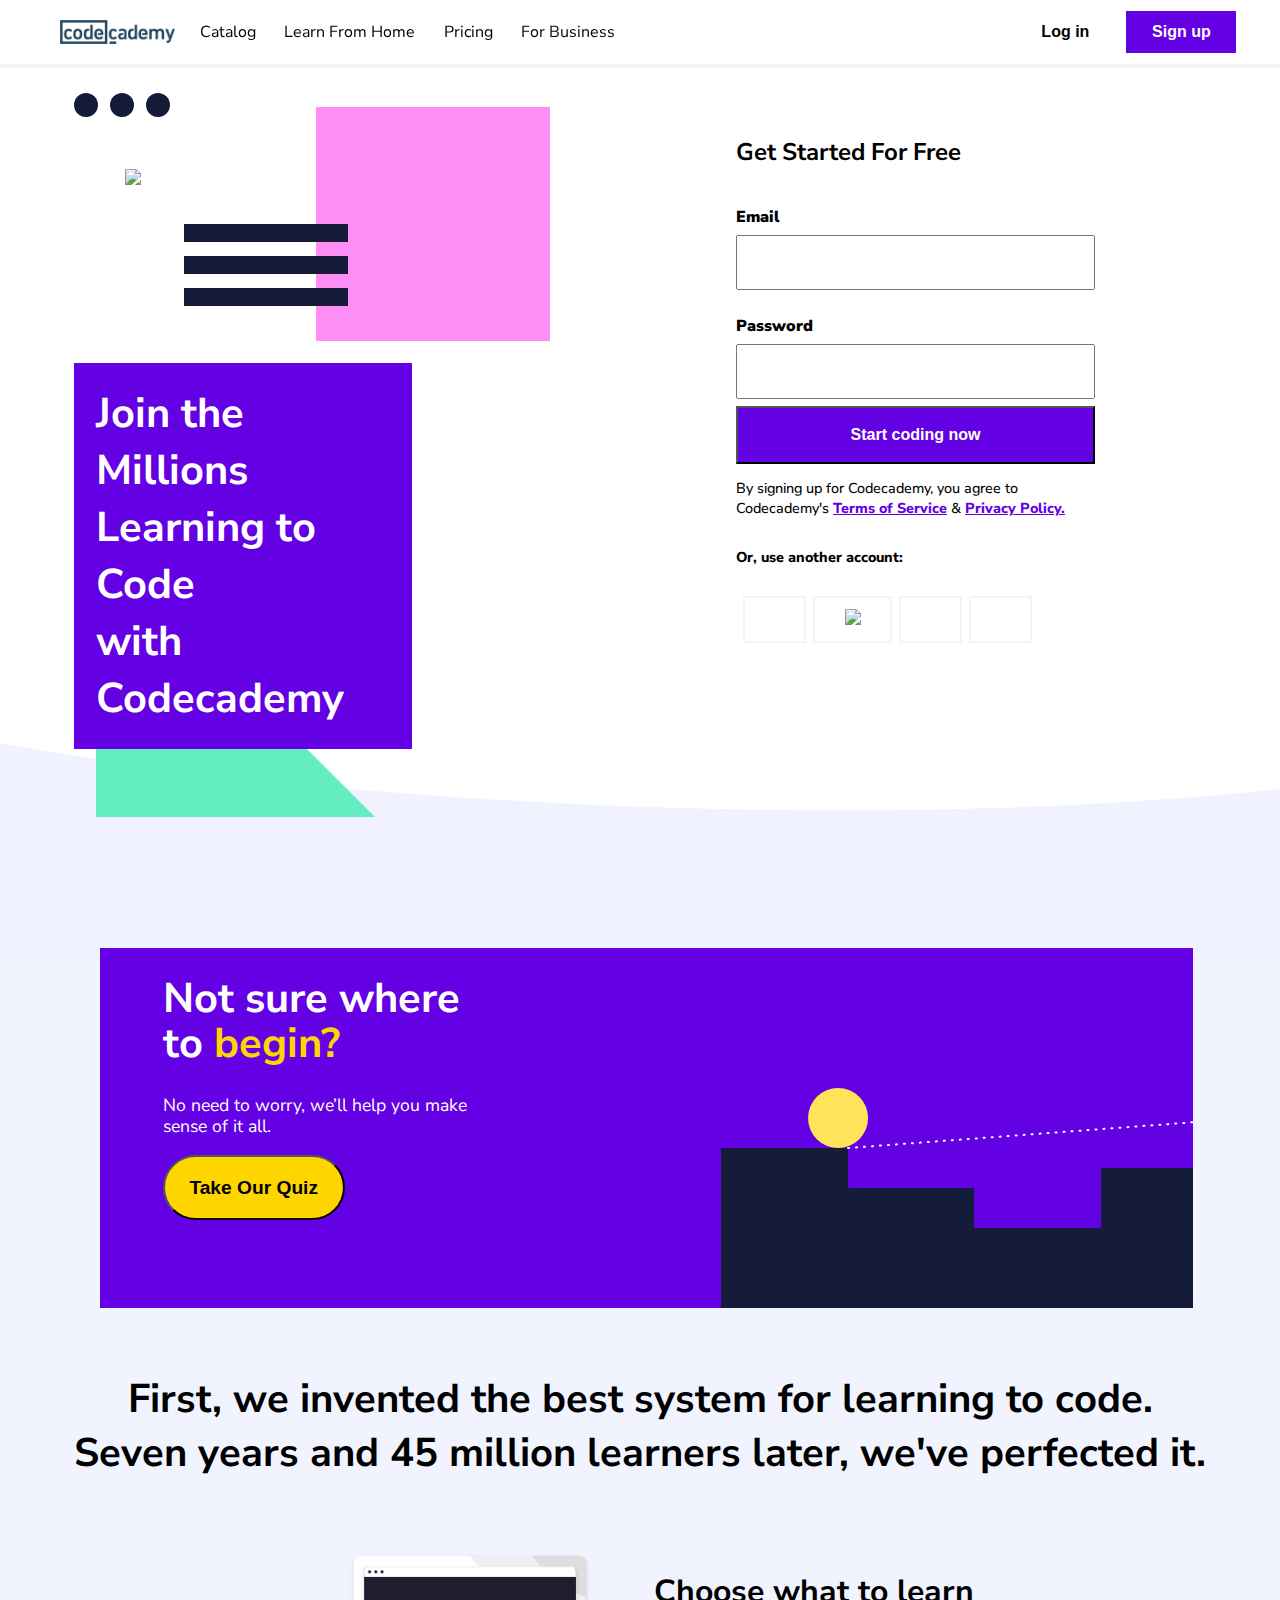
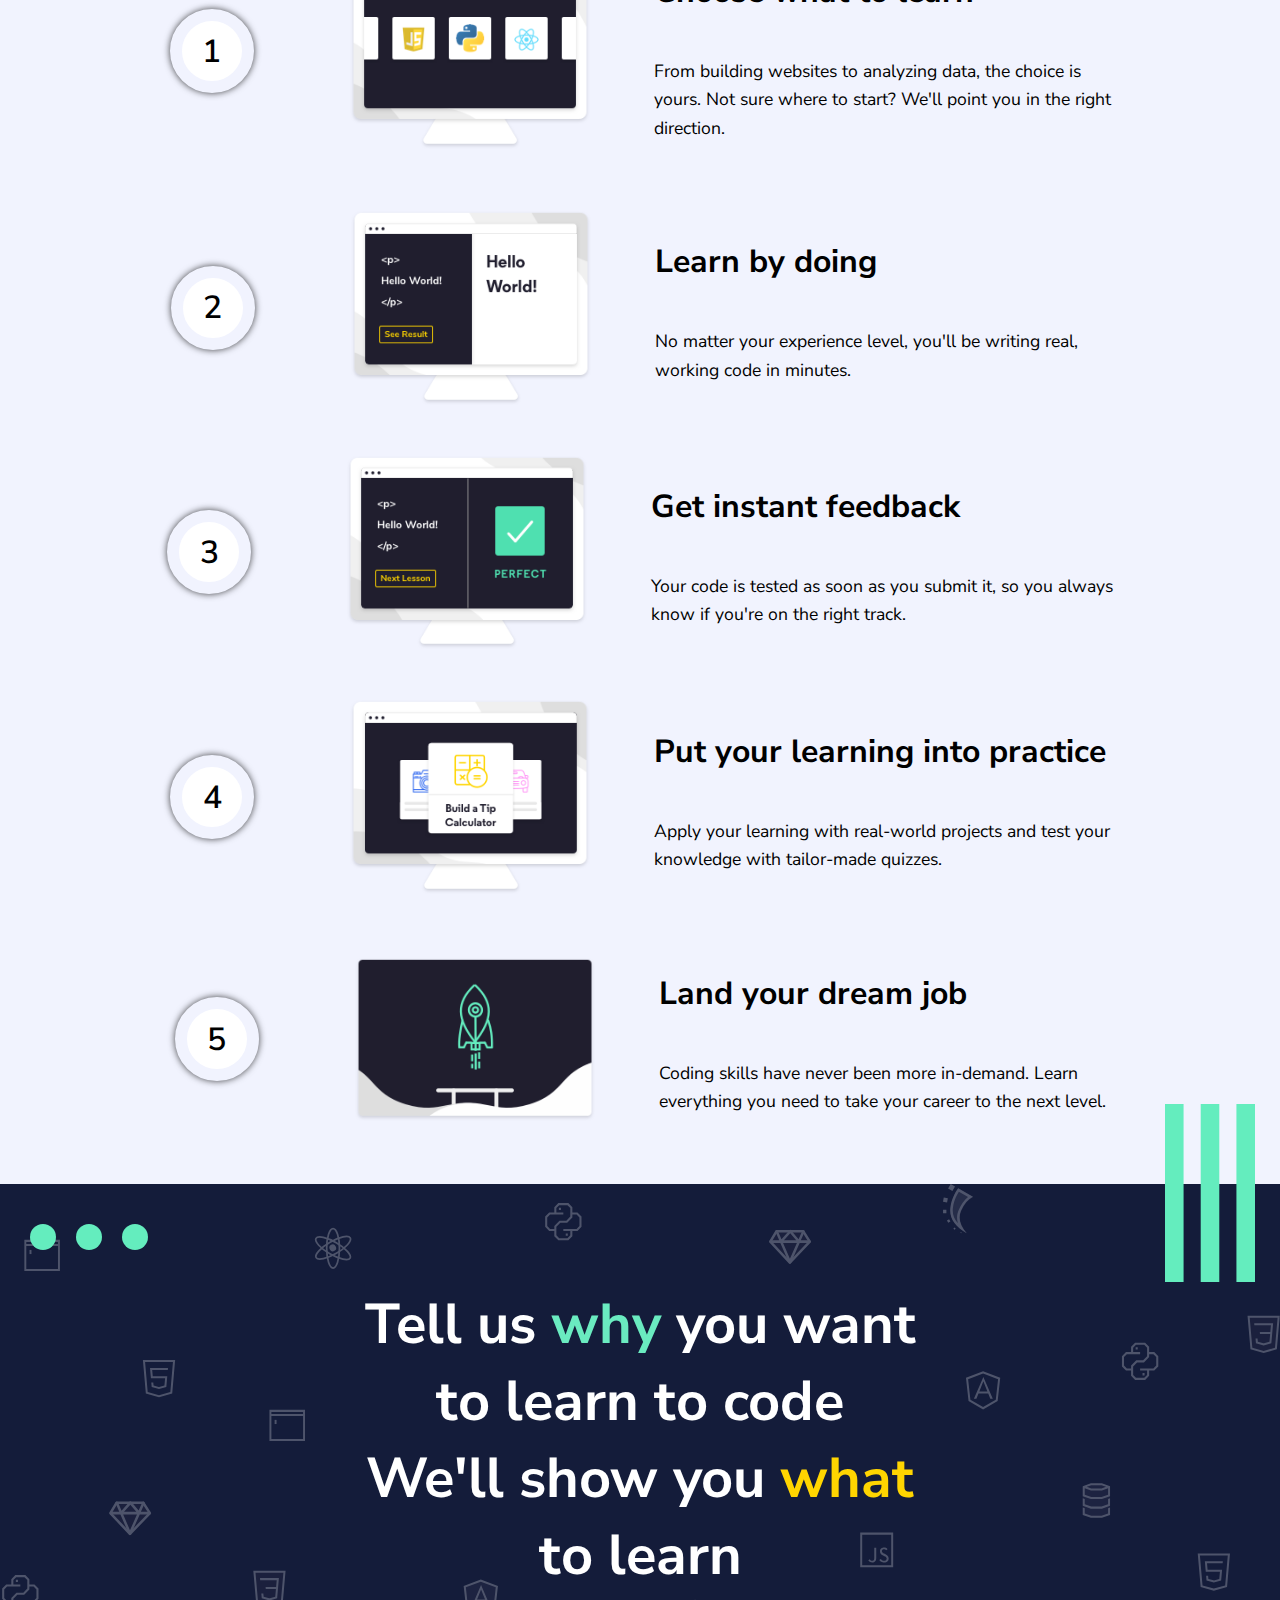
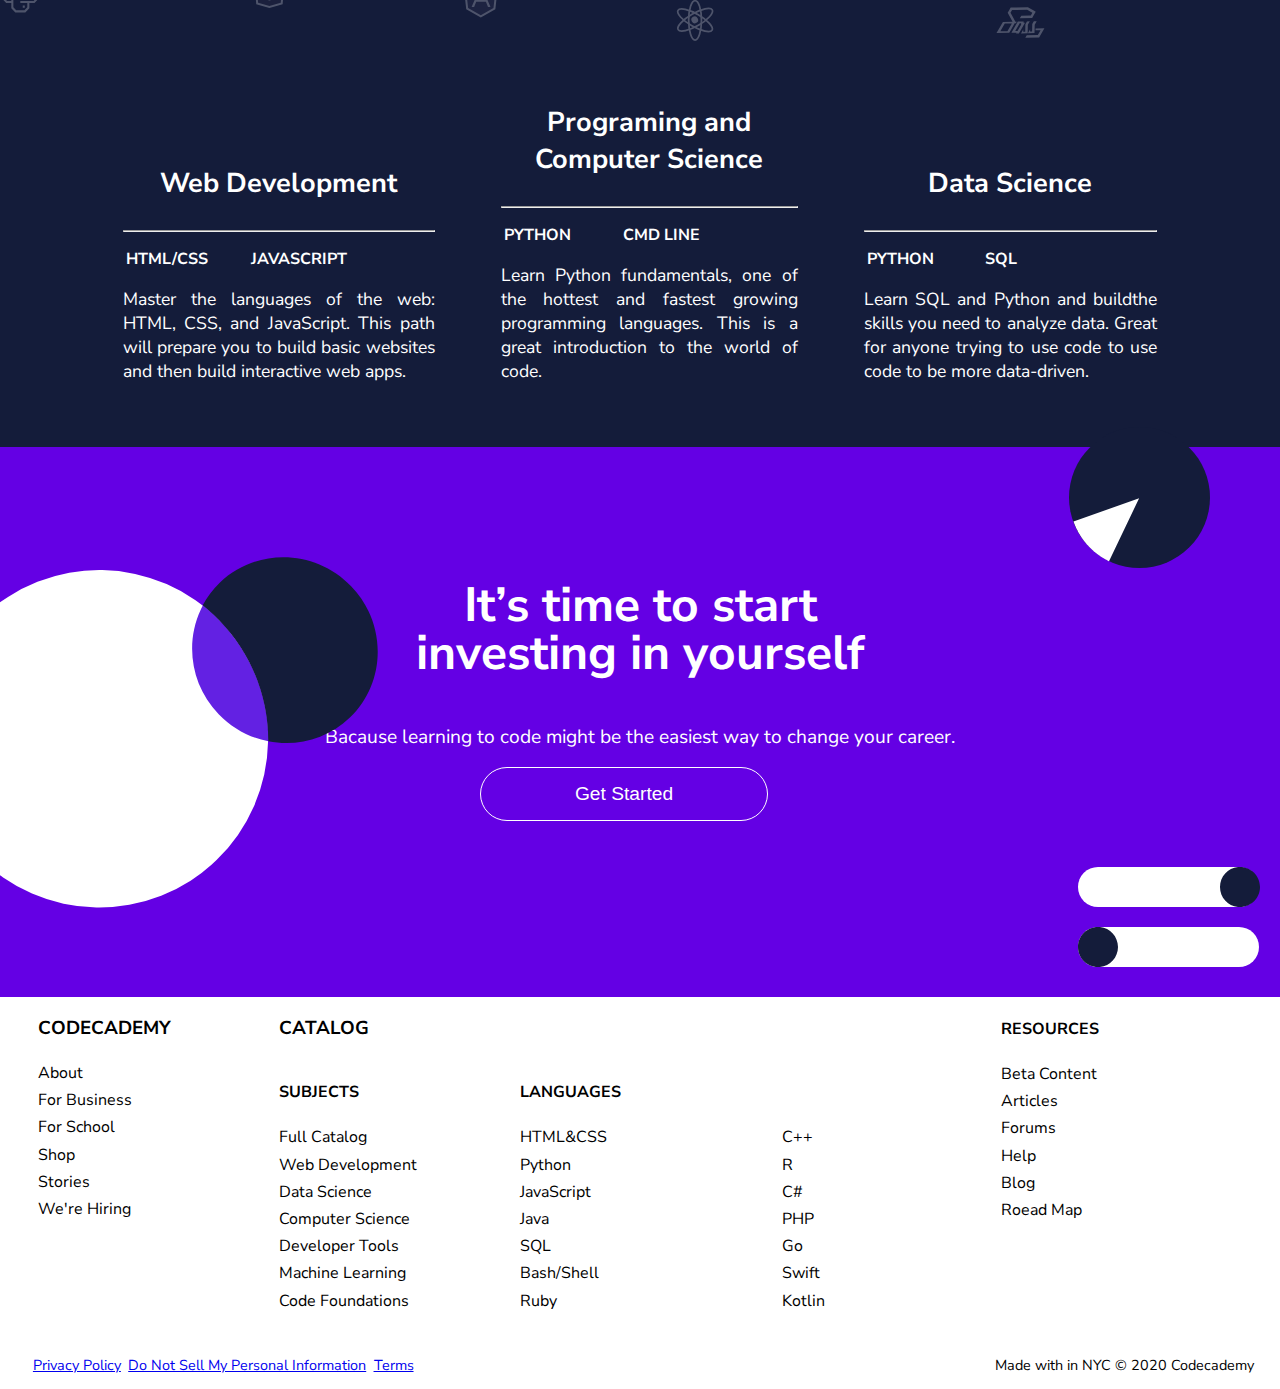
==== Week3/index.html @ f34ad226 "codecademy website is created" ====
<!DOCTYPE html>
<html lang="en">
<head>
    <meta charset="UTF-8">
    <meta name="viewport" content="width=device-width, initial-scale=1.0">
    <title>Document</title>
    <link rel="stylesheet" href="https://cdn.jsdelivr.net/gh/konpa/devicon@master/devicon.min.css">
    <link rel="stylesheet" href="style.css">
    <link href="https://fonts.googleapis.com/css2?family=Nunito+Sans:wght@200;300;800&display=swap" rel="stylesheet">
    <script src="https://use.fontawesome.com/9c4c365b56.js"></script>
</head>
<body>
    <!-- Navigation Bar -->
    <div class="navigation">
        <img src="images/photo3.png">
        <div class="nav-items">
            <div class="nav-left">
                <ul>
                    <li class="btn-active"><a href="#">Catalog</a></li>
                    <li class="btn-active"><a href="#">Learn From Home</a></li>
                    <li class="btn-active"><a href="#">Pricing</a></li>
                    <li class="btn-active"><a href="#">For Business</a></li>
                </ul>
            </div>
            <div class="nav-right">
                <ul>
                    <li> <button id="login">Log in</button> </li>
                    <li> <button id="signup">Sign up</button> </li>
                    <li class="switch-button"><button><i class="fa fa-bars"></i></button></li>
                </ul>
            </div>
        </div>
    </div>
    <!-- Main: Register -->
    <main>
        <section class="register">
            <div class="photos">
                <img class="dots" src="images/photo4.svg">
                <img class="square" src="images/photo5.svg">
                <img class="menu-bar" src="images/photo6.svg">
                <img class="triangle" src="images/photo7.svg">
                <img class="pic" src="https://www.codecademy.com//webpack/6468a0de2ccbc914148505fec167b939.png">
                <h1>Join the Millions<br> Learning to Code<br>with Codecademy</h1>
            </div>
            <div class="contact">
                <div class="form">
                    <h2 class="title">Get Started For Free</h2>
                    <h2 class="title-mobile">Join the Millions Learning to Code With Codecademy</h2>
                    <label for="name">Email</label>
                    <input type="text" id="name">
                    <label for="email">Password</label>
                    <input type="text" id="email">
                    <button>Start coding now</button>
                    <p>By signing up for Codecademy, you agree to Codecademy's <span>Terms of Service</span> & <span>Privacy Policy.</span></p>
                    <p style="font-weight: 800;">Or, use another account:</p>
                    <div class="social-media">
                        <span><i class="devicon-linkedin-plain colored"></i></span>
                        <span><img width="18px" src="https://konpa.github.io/devicon/devicon.git/icons/google/google-original.svg"/></span>
                        <span><i class="devicon-facebook-plain colored"></i></span>
                        <span><i class="devicon-github-plain colored"></i></span>
                    </div>
                </div>
            </div>
        </section>
        <!-- Main: Divider -->
        <img src="images/photo8.svg" class="divider">
        <section class="content">
            <div class="banner">
                <div class="banner-left">
                    <h1>Not sure where<br> to <span style="color: #ffd500;">begin?</span></h1>
                    <p>No need to worry, we’ll help you make<br>sense of it all.</p>
                    <button>Take Our Quiz</button>
                </div>
                <div class="banner-right">
                </div>
            </div>
        </section>
        <!-- Main: Learning Steps -->
        <section class="step-container">
            <h1 class="title">
                First, we invented the best system for learning to code.<br>
                Seven years and 45 million learners later, we've perfected it.
            </h1>
            <div class="step-item">
                <span>1</span>
                <img src="images/step1.png" alt="">
                <div class="step-content">
                    <h2>Choose what to learn</h2>
                    <p>From building websites to analyzing data, the choice is<br>yours. Not sure where to start? We'll point you in the right<br>direction.</p>
                </div>
            </div>
            <div class="step-item step2">
                <span>2</span>
                <img src="images/step2.png">
                <div class="step-content">
                    <h2>Learn by doing</h2>
                    <p>No matter your experience level, you'll be writing real,<br> working code in minutes.</p>
                </div>
            </div>
            <div class="step-item">
                <span>3</span>
                <img src="images/step3.png" alt="">
                <div class="step-content">
                    <h2>Get instant feedback</h2>
                    <p>Your code is tested as soon as you submit it, so you always<br> know if you're on the right track.</p>
                </div>
            </div>
            <div class="step-item">
                <span>4</span>
                <img src="images/step4.png" alt="">
                <div class="step-content">
                    <h2>Put your learning into practice</h2>
                    <p>Apply your learning with real-world projects and test your<br>knowledge with tailor-made quizzes.</p>
                </div>
            </div>
            <div class="step-item">
                <span>5</span>
                <img src="images/step5.png" alt="">
                <div class="step-content">
                    <h2>Land your dream job</h2>
                    <p>Coding skills have never been more in-demand. Learn<br> everything you need to take your career to the next level.</p>
                </div>
            </div>
        </section>
        <!-- Main: Curriculum -->
        <section class="curriculum">
            <div class="curriculum-background">
              <img src="images/background.svg" alt="">
            </div>
            <div class="curriculum-content">
                <img src="images/photo10.svg" alt="" class="curriculum-left">
                <img src="images/photo11.svg" alt="" class="curriculum-right">
                <h1>Tell us <span style="color: #6aebc0;">why</span> you want<br> to learn to code<br> We'll show you <span style="color: #ffd500;">what</span><br> to learn</h1>
            </div>
            <div class="curriculum-row">
                <div class="row-item">
                    <h3>Web Development</h3>
                    <hr>
                    <ul>
                        <li><i class="fa fa-circle" style="color: #ffd500;" aria-hidden="true"></i>HTML/CSS</li>
                        <li><i class="fa fa-circle" style="color: #ffd500;" aria-hidden="true"></i>JAVASCRIPT</li>
                    </ul>
                    <p>Master the languages of the web: HTML, CSS, and JavaScript. This path will prepare you to build basic websites and then build interactive web apps.</p>
                </div>
                <div class="row-item">
                    <h3>Programing and Computer Science</h3>
                    <hr>
                    <ul>
                        <li><i class="fa fa-circle" style="color: #6aebc0;" aria-hidden="true"></i>PYTHON</li>
                        <li><i class="fa fa-circle" style="color: #6aebc0;" aria-hidden="true"></i>CMD LINE</li>
                    </ul>
                    <p>Learn Python fundamentals, one of the hottest and fastest growing programming languages. This is a great introduction to the world of code.</p>
                </div>
                <div class="row-item">
                    <h3>Data Science</h3>
                    <hr>
                    <ul>
                        <li><i class="fa fa-circle" style="color: #6400e4;" aria-hidden="true"></i>PYTHON</li>
                        <li><i class="fa fa-circle" style="color: #6400e4;" aria-hidden="true"></i>SQL</li>
                    </ul>
                    <p>Learn SQL and Python and buildthe skills you need to analyze data. Great for anyone trying to use code to use code to be more data-driven.</p>
                </div>
            </div>
        </section>
        <!-- Main: Start Investing -->
        <section class="start-banner">
            <img src="images/photo12.svg" alt="" class="start-image1">
            <img src="images/photo13.svg" alt="" class="start-image2">
            <img src="images/photo14.svg" alt="" class="start-image3">
            <div class="start-content">
                <h1>It’s time to start<br>
                    investing in yourself</h1>
                <p>Bacause learning to code might be the easiest way to change your career.</p>
                <button>Get Started</button>
            </div>
        </section>
        <!-- Main: Site Map -->
        <section class="site-map">
            <div class="codecademy">
                <h3>CODECADEMY</h3>
                <ul>
                    <li><a href="#">About</a></li>
                    <li><a href="#">For Business</a></li>
                    <li><a href="#">For School</a></li>
                    <li><a href="#">Shop</a></li>
                    <li><a href="#">Stories</a></li>
                    <li><a href="#">We're Hiring</a></li>
                </ul>
                <span><i class="fa fa-twitter" aria-hidden="true"></i></span>
                <span><i class="fa fa-facebook" aria-hidden="true"></i></span>
                <span><i class="fa fa-instagram" aria-hidden="true"></i></span>
                <span><i class="fa fa-youtube" aria-hidden="true"></i></span>
            </div>
            <div class="catalog">
                <h3>CATALOG</h3>
                <div class="catalog-items">
                    <div class="subject">
                        <h4>SUBJECTS</h4>
                        <ul>
                            <li><a href="#">Full Catalog</a></li>
                            <li><a href="#">Web Development</a></li>
                            <li><a href="#">Data Science</a></li>
                            <li><a href="#">Computer Science</a></li>
                            <li><a href="#">Developer Tools</a></li>
                            <li><a href="#">Machine Learning</a></li>
                            <li><a href="#">Code Foundations</a></li>
                        </ul>
                    </div>
                    <div class="language">
                        <h4>LANGUAGES</h4>
                        <ul>
                            <li><a href="#">HTML&CSS</a></li>
                            <li><a href="#">Python</a></li>
                            <li><a href="#">JavaScript</a></li>
                            <li><a href="#">Java</a></li>
                            <li><a href="#">SQL</a></li>
                            <li><a href="#">Bash/Shell</a></li>
                            <li><a href="#">Ruby</a></li>
                            <li><a href="#">C++</a></li>
                            <li><a href="#">R</a></li>
                            <li><a href="#">C#</a></li>
                            <li><a href="#">PHP</a></li>
                            <li><a href="#">Go</a></li>
                            <li><a href="#">Swift</a></li>
                            <li><a href="#">Kotlin</a></li>
                        </ul>
                    </div>
                </div>
            </div>
            <div class="resources">
                <h4>RESOURCES</h4>
                <ul>
                    <li><a href="#">Beta Content</a></li>
                    <li><a href="#">Articles</a></li>
                    <li><a href="#">Forums</a></li>
                    <li><a href="#">Help</a></li>
                    <li><a href="#">Blog</a></li>
                    <li><a href="#">Roead Map</a></li>
                </ul>
            </div>
        </section>
        <!-- Footer -->
       <footer>
           <div class="footer-content">
            <div class="footer-left">
                <ul>
                    <li><a href="#"> Privacy Policy</a></li>
                    
                    <li><a href="#"> Do Not Sell My Personal Information</a></li>

                    <li><a href="#"> Terms</a></li>
                </ul>
            </div>
            <div class="footer-right">
                <p>Made with <span><i class="fa fa-heart" aria-hidden="true" style="color:rgb(219, 16, 16)"></i></span> in NYC © 2020 Codecademy</p>
            </div>
           </div>
       </footer>
    </main>         
</body>
</html>
---- Week3/style.css ----
body {
  font-family: "Nunito Sans", sans-serif;
  margin: 0;
  padding: 0;
  min-width: 370px;
}

ul li {
  list-style-type: none;
}

/* Navigation Bar */
.navigation {
  display: flex;
  width: 100%;
  box-sizing: border-box;
  box-shadow: 0px 4px rgba(247, 241, 241, 0.925);
  align-items: center;
  height: 4rem;
  position: fixed;
  z-index: 10;
  background-color: white;
}

.navigation img {
  width: 9%;
  margin-left: 4%;
  padding: 0.5%;
  border: 2px solid transparent;
}

.navigation img:hover {
  cursor: pointer;
}

.nav-items {
  width: 88%;
  display: flex;
  flex-direction: row;
  box-sizing: border-box;
  align-items: center;
}

.nav-left {
  flex: 3;
  padding: 0.2%;
  box-sizing: border-box;
}

.nav-right {
  flex: 1;
  box-sizing: border-box;
}

.nav-left ul {
  display: flex;
  flex-direction: row;
  justify-content: flex-start;
  align-items: center;
}

.nav-right ul {
  display: flex;
  flex-direction: row;
  margin-right: 15%;
}

.nav-items li {
  font-size: 1rem;
  border-radius: 2px;
  margin: 0.5%;
  padding: 1%;
  overflow: hidden;
  white-space: nowrap;
}

.nav-items li a {
  text-decoration: none;
  color: black;
}

.switch-button {
  display: none;
}

.switch-button button {
  text-align: center;
  font-size: 2rem;
  background-color: transparent;
  border: none;
}

#signup {
  background-color: #6400e4;
  color: white;
  padding: 10px 20px;
  font-size: 1rem;
  font-weight: 700;
  border: 2px solid transparent;
  box-sizing: border-box;
  width: 110px;
}

#login {
  background-color: white;
  color: black;
  padding: 10px 20px;
  font-size: 1rem;
  font-weight: 700;
  border: 2px solid transparent;
  box-sizing: border-box;
  width: 110px;
}

.btn-active {
  border: 2px solid transparent;
}

button:hover {
  cursor: pointer;
}

#login:active {
  border: 2px solid black;
}

#signup:active {
  border: 2px solid white;
}

.btn-active:active {
  border: 2px solid black;
}

.navigation img:active {
  border: 2px solid black;
}

/* Main: Register */

.contact .form {
  display: flex;
  flex-direction: column;
  width: 66%;
}

.title-mobile {
  display: none;
}

.contact .form input {
  padding: 5%;
  margin: 2% 0;
}

.contact .form label {
  margin-top: 5%;
  font-size: 1rem;
  font-weight: 900;
}

.contact .form button {
  padding: 5%;
  background-color: #6400e4;
  color: white;
  font-size: 1rem;
  font-weight: 700;
}

.contact .form h2 {
  margin-top: 20%;
}

.contact .form p {
  font-size: 0.9rem;
  font-weight: 500;
}

.contact .form p span {
  color: #6400e4;
  font-weight: 800;
  text-decoration: underline;
}

.contact .form label:nth-child(2) {
  margin-top: 0;
}

.social-media span {
  padding: 3% 8.2%;
  border: 2px solid rgba(247, 241, 241, 0.925);
  margin-left: 2%;
  margin-bottom: 10%;
}

.social-media span:hover {
  box-shadow: 0px 0px 7px 0px rgba(0, 0, 0, 0.75);
}

.social-media {
  margin-top: 4%;
  display: flex;
  flex-direction: row;
  flex-wrap: nowrap;
  flex-grow: 1;
}

main {
  width: 100%;
  box-sizing: border-box;
  display: block;
}

.register {
  display: flex;
  padding-top: 4rem;
}

.photos {
  position: relative;
  width: 65%;
}

.pic,
.square,
.triangle,
.menu-bar {
  position: absolute;
}

.dots {
  margin-left: 10%;
  margin-top: 4%;
}

.menu-bar {
  z-index: 4;
  top: 26%;
  left: 25%;
}

.square {
  z-index: 1;
  left: 43%;
  top: 7%;
}

.triangle {
  z-index: 3;
  top: 77%;
  left: 13%;
  width: 38%;
}

.pic {
  z-index: 2;
  top: 17%;
  left: 17%;
  width: 66%;
}

.photos h1 {
  background-color: #6400e4;
  width: 40%;
  color: white;
  padding: 3%;
  position: absolute;
  z-index: 5;
  top: 44%;
  font-size: 2.6rem;
  left: 10%;
}

/* Main: Divider */

.divider {
  height: 14rem;
  width: 100%;
  margin-top: 5vw;
}

.banner {
  position: relative;
  margin-left: 3%;
}

.content {
  background-color: #f1f3fe;
  margin-top: -2vw;
}

.banner {
  display: flex;
  flex-direction: row;
}

.banner-left {
  box-sizing: border-box;
  background-color: #6400e4;
  margin-left: 5%;
  width: 50%;
  height: 360px;
  text-align: justify;
  color: white;
  padding-top: 2%;
  padding: 0 5%;
}

.banner-left h1 {
  font-size: 2.6rem;
  line-height: 1.1;
}

.banner-left p {
  font-size: 1.1rem;
  margin-top: 0;
  line-height: 1.2;
}

.banner-left button {
  background-color: #ffd500;
  padding: 4% 5%;
  font-size: 1.2rem;
  font-weight: 600;
  border-radius: 50px;
}

.banner-right {
  background-image: url(images/photo9.svg);
  background-size: cover;
  width: 38%;
  height: 360px;
  padding: 0 5%;
  box-sizing: border-box;
}

/* Main: Learning Steps */

.step-container {
  background-color: #f1f3fe;
  display: flex;
  width: 100%;
  flex-direction: column;
  justify-content: center;
  align-items: center;
}

.step-container span {
  border-radius: 50%;
  background-color: white;
  height: 60px;
  width: 60px;
  border: 12px solid #f1f3fe;
  display: flex;
  justify-content: center;
  align-items: center;
  font-size: 2rem;
  box-shadow: 0px 0px 7px 0px rgba(0, 0, 0, 0.75);
  margin-right: 6rem;
  font-weight: 600;
}

.step-item {
  display: flex;
  flex-direction: row;
  justify-content: center;
  align-items: center;
  width: 100%;
  box-sizing: border-box;
  margin-bottom: 4%;
}

.step-content {
  display: flex;
  flex-direction: column;
}

.step-content h2 {
  font-size: 2rem;
}

.step-content p {
  font-size: 1.1rem;
  line-height: 1.6;
}

.step-item img {
  width: 240px;
  margin-right: 5%;
}

.step2 {
  margin-left: -2.5%;
}

.step-container h1 {
  font-size: 2.5rem;
  text-align: center;
  margin: 5% 0;
}

/* Main: Curriculum */
.curriculum {
  background-color: #141c3a;
  position: relative;
  width: 100%;
  margin: 0;
  padding: 0;
}

.curriculum-background {
  width: 100%;
  position: absolute;
}

.curriculum-background img {
  width: 100%;
}

.curriculum-content {
  position: relative;
  padding: 5%;
  padding-bottom: 0;
  box-sizing: border-box;
}

.curriculum-content img {
  position: absolute;
}

.curriculum-left {
  top: 40px;
  left: 30px;
}

.curriculum-right {
  right: 25px;
  top: -80px;
  width: 7%;
}

.curriculum-content h1 {
  color: white;
  text-align: center;
  font-size: 3.5rem;
}

.curriculum-row {
  display: flex;
  flex-direction: row;
  justify-content: space-evenly;
  color: white;
  padding: 1% 7%;
  width: 100%;
  box-sizing: border-box;
  align-items: flex-end;
}

.row-item {
  text-align: center;
  padding: 3%;
  box-sizing: border-box;
}

.row-item ul {
  list-style-type: none;
  display: flex;
  flex-direction: row;
  color: white;
  padding-left: 0;
  margin-left: 0;
}

.row-item p {
  text-align: justify;
  font-size: 1.1rem;
}

.row-item h3 {
  font-size: 1.7rem;
}

.row-item ul i {
  margin-right: 3%;
  font-size: 13px;
}

.row-item ul li {
  width: 40%;
  text-align: left;
  margin-left: 0;
  font-size: 1rem;
  font-weight: bold;
}

/* Main: Start Investing */
.start-banner {
  position: relative;
  background-color: #6400e4;
  width: 100%;
  height: 550px;
}

.start-banner img {
  position: absolute;
}

.start-content {
  display: flex;
  flex-direction: column;
  justify-content: center;
  text-align: center;
  color: white;
  padding: 8% 20%;
  width: 90%;
  box-sizing: border-box;
  margin: auto;
  line-height: 1;
}

.start-content h1 {
  font-size: 3rem;
}

.start-content p {
  font-size: 1.2rem;
}

.start-content button {
  box-sizing: border-box;
  width: 45%;
  margin-left: 25%;
  padding: 15px 3px;
  border-radius: 50px;
  font-size: 1.2rem;
  background-color: transparent;
  border: 1px solid white;
  color: white;
}

.start-content button:hover {
  background-color: white;
  color: black;
}

.start-image1 {
  width: 35%;
  top: 110px;
  left: -70px;
}

.start-image2 {
  right: 70px;
  top: -20px;
  width: 11%;
}

.start-image3 {
  right: 20px;
  bottom: 30px;
}
/* Main: Site Map */

.site-map {
  display: flex;
  flex-direction: row;
  justify-content: space-between;
  padding: 0 3%;
  width: 100%;
  box-sizing: border-box;
}

.codecademy {
  flex: 1;
}

.catalog {
  flex: 3;
}

.catalog ul,
.codecademy ul,
.resources ul {
  line-height: 1.7;
}

.catalog-items {
  display: flex;
  flex-direction: row;
  flex-wrap: wrap;
}

.subject {
  flex: 1;
}

.language {
  flex: 2;
}

.language ul {
  display: flex;
  flex-direction: column;
  flex-wrap: wrap;
  height: 200px;
}

.resources {
  flex: 1;
}

ul {
  padding-left: 0;
}

.site-map a {
  text-decoration: none;
  color: black;
}

.codecademy span {
  font-size: 1.5rem;
  padding: 3px;
}

.site-map a:hover {
  color: blue;
}

/* Footer */

.footer-content {
  display: flex;
  flex-direction: row;
  justify-content: space-between;
  margin: 0 2%;
  font-size: 0.9rem;
}

.footer-left ul {
  display: flex;
  flex-direction: row;
}

.footer-left li {
  padding-left: 2%;
  white-space: nowrap;
}

/* Media Queries */

@media only screen and (max-width: 1200px) {
    .triangle {
        width: 68%;
        top: 32%;
        left:9%;
    }

    .square {
        left: 60%
    }

    .menu-bar {
        left: 9%;
    }

    .pic {
        top: 17%;
        left: 17%;
        width: 73%;
    }

    .photos h1 {
        font-size: 1.6rem;
        left: 5%;
        top: 58%;
    }
}

@media only screen and (max-width: 1024px) {
  .site-map {
    flex-wrap: wrap;
    width: 100%;
  }

  .codecademy {
    order: 1;
    flex: 1;
    width: 100%;
  }

  .resources {
    order: 2;
    flex: 1;
    width: 100%;
  }

  .catalog {
    order: 3;
    flex: none;
    width: 100%;
  }

  .nav-right {
    margin-right: 5%;
  }

  .photos {
    width: 55%;
  }

  .contact {
    width: 45%;
  }

  .contact .form {
    padding-right: 15%;
    width: auto;
  }

  .square {
    left: 45%;
  }

  .triangle {
    left: 10%;
    top: 35%;
    width: 70%;
    z-index: 3;
  }

  .menu-bar {
    left: 10%;
    width: 22%;
  }

  .pic {
    width: 56%;
  }

  .photos h1 {
    font-size: 1.7rem;
    left: 5%;
    top: 44%;
  }
}

@media only screen and (max-width: 960px) {
  #signup {
    display: none;
  }

  .switch-button {
    display: block;
  }

  .nav-left {
    visibility: hidden;
  }

  .photos {
    width: 45%;
  }

  .photos h1 {
      font-size: 1.3rem;
  }

  .contact {
    width: 55%;
  }

  .square {
    left: 30%;
  }

  .banner-right {
    width: 45%;
  }

  .banner-left {
    width: 40%;
  }
}

@media only screen and (max-width: 690px) {
  .footer-content {
    flex-direction: column;
    justify-content: center;
    align-items: center;
  }
}

@media only screen and (max-width: 768px) {
  .nav-right {
    margin-right: 5%;
    flex: none;
  }

  .navigation img {
    width: 25%;
  }

  .nav-items {
    width: 80%;
    justify-content: flex-end;
  }

  .nav-left {
    display: none;
  }

  .curriculum-row {
    flex-wrap: wrap;
  }

  .start-content {
    width: 100%;
    padding: 2%;
  }

  .start-image1 {
    display: none;
  }

  .start-image3 {
    display: none;
  }

  .start-image2 {
    right: 0;
    top: 0;
    width: 20%;
    padding: 3%;
  }

  .photos {
    display: none;
  }

  .contact {
    width: 100%;
    padding: 15%;
    box-sizing: border-box;
  }

  .contact .form {
    padding-right: 0;
  }

  .contact .form .title {
    display: none;
  }

  .title-mobile {
    display: block;
  }

  .register {
    padding-top: 0;
  }

  .banner {
    flex-direction: column;
    justify-content: center;
    align-items: center;
    background-color: #6400e4;
  }

  .content {
    padding: 0 5%;
  }

  .banner-right {
    display: none;
  }

  .banner-left h1 {
    font-size: 2rem;
  }

  .banner-left {
    width: auto;
    display: flex;
    justify-content: center;
    align-items: center;
    flex-direction: column;
  }

  .step-item {
    flex-direction: column;
  }

  .step-item span {
    padding: 0;
    margin: 2% 0;
  }

  .step-container h1 {
    padding: 5%;
  }

  .step-content {
    justify-content: center;
    align-items: center;
  }

  .step-item img {
    margin: 0;
  }
}

@media only screen and (max-width: 425px) {
  .footer-left {
    font-size: 0.7rem;
  }
}
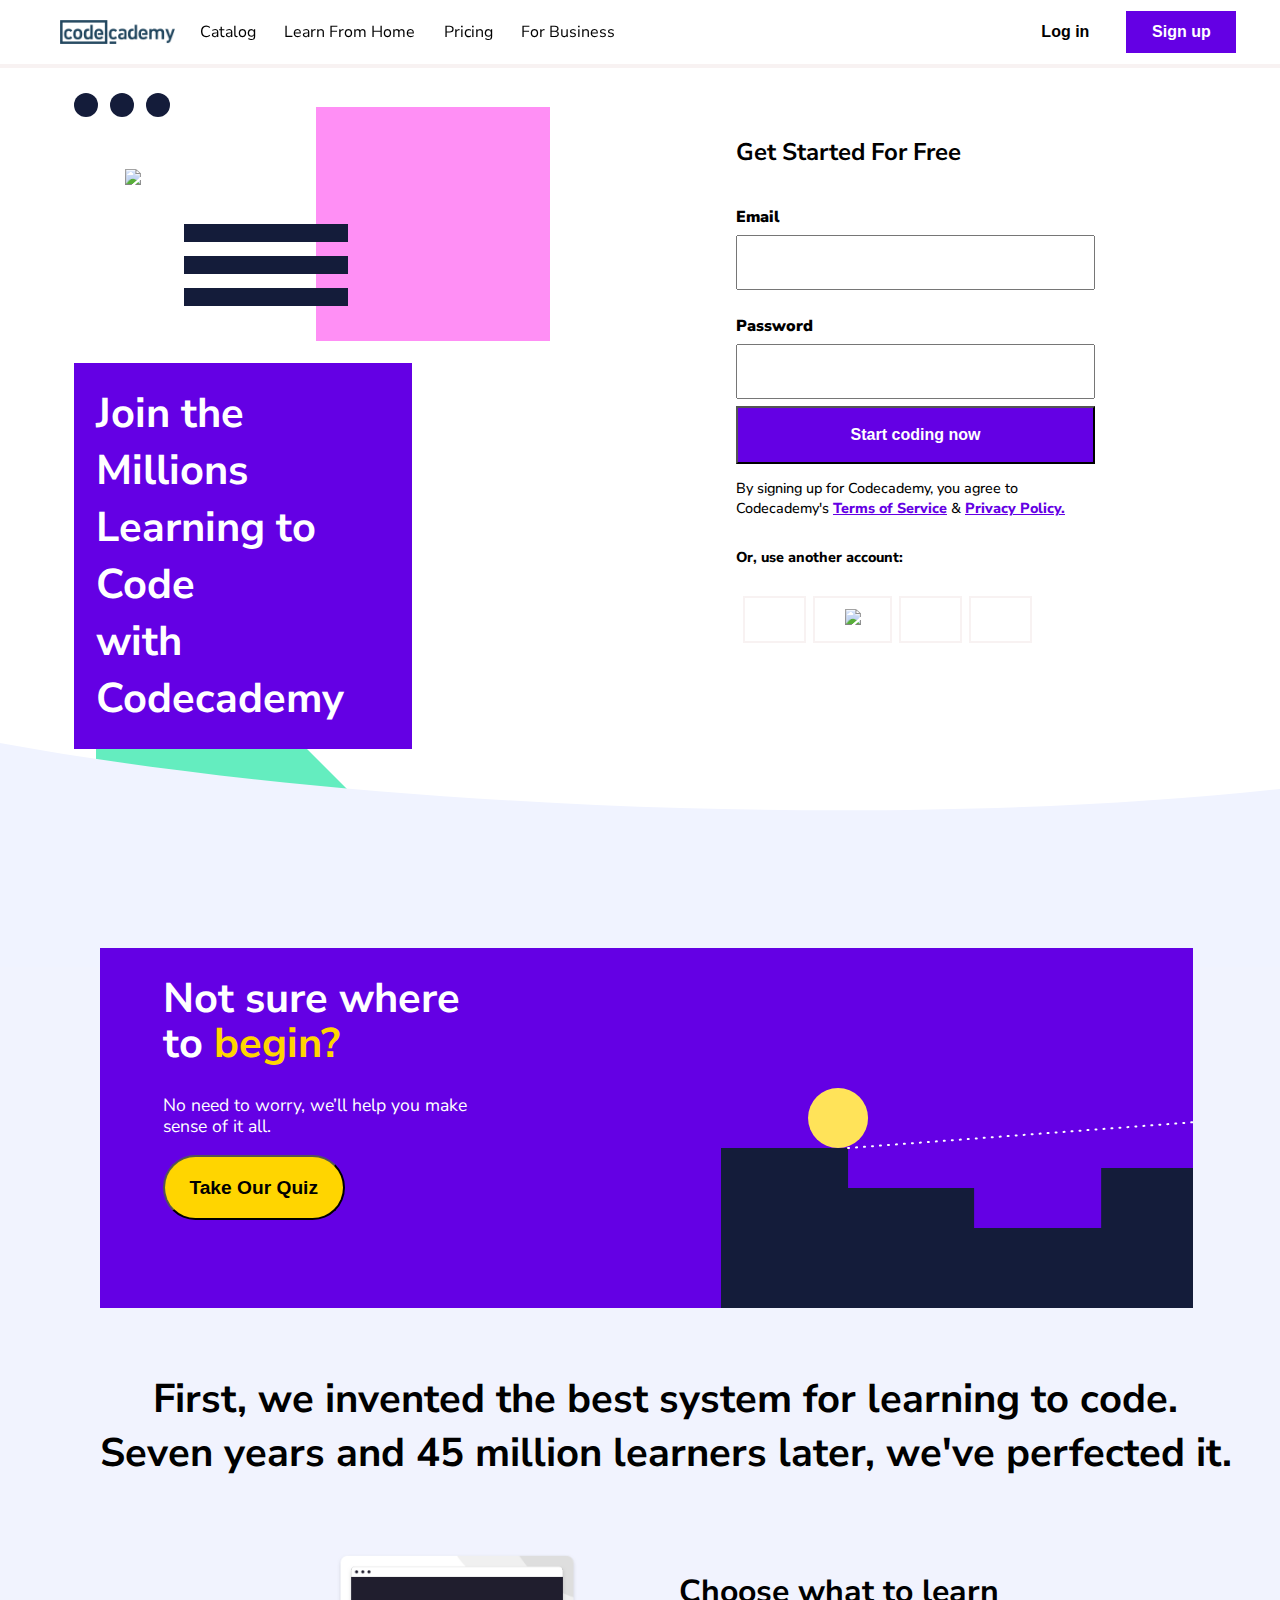
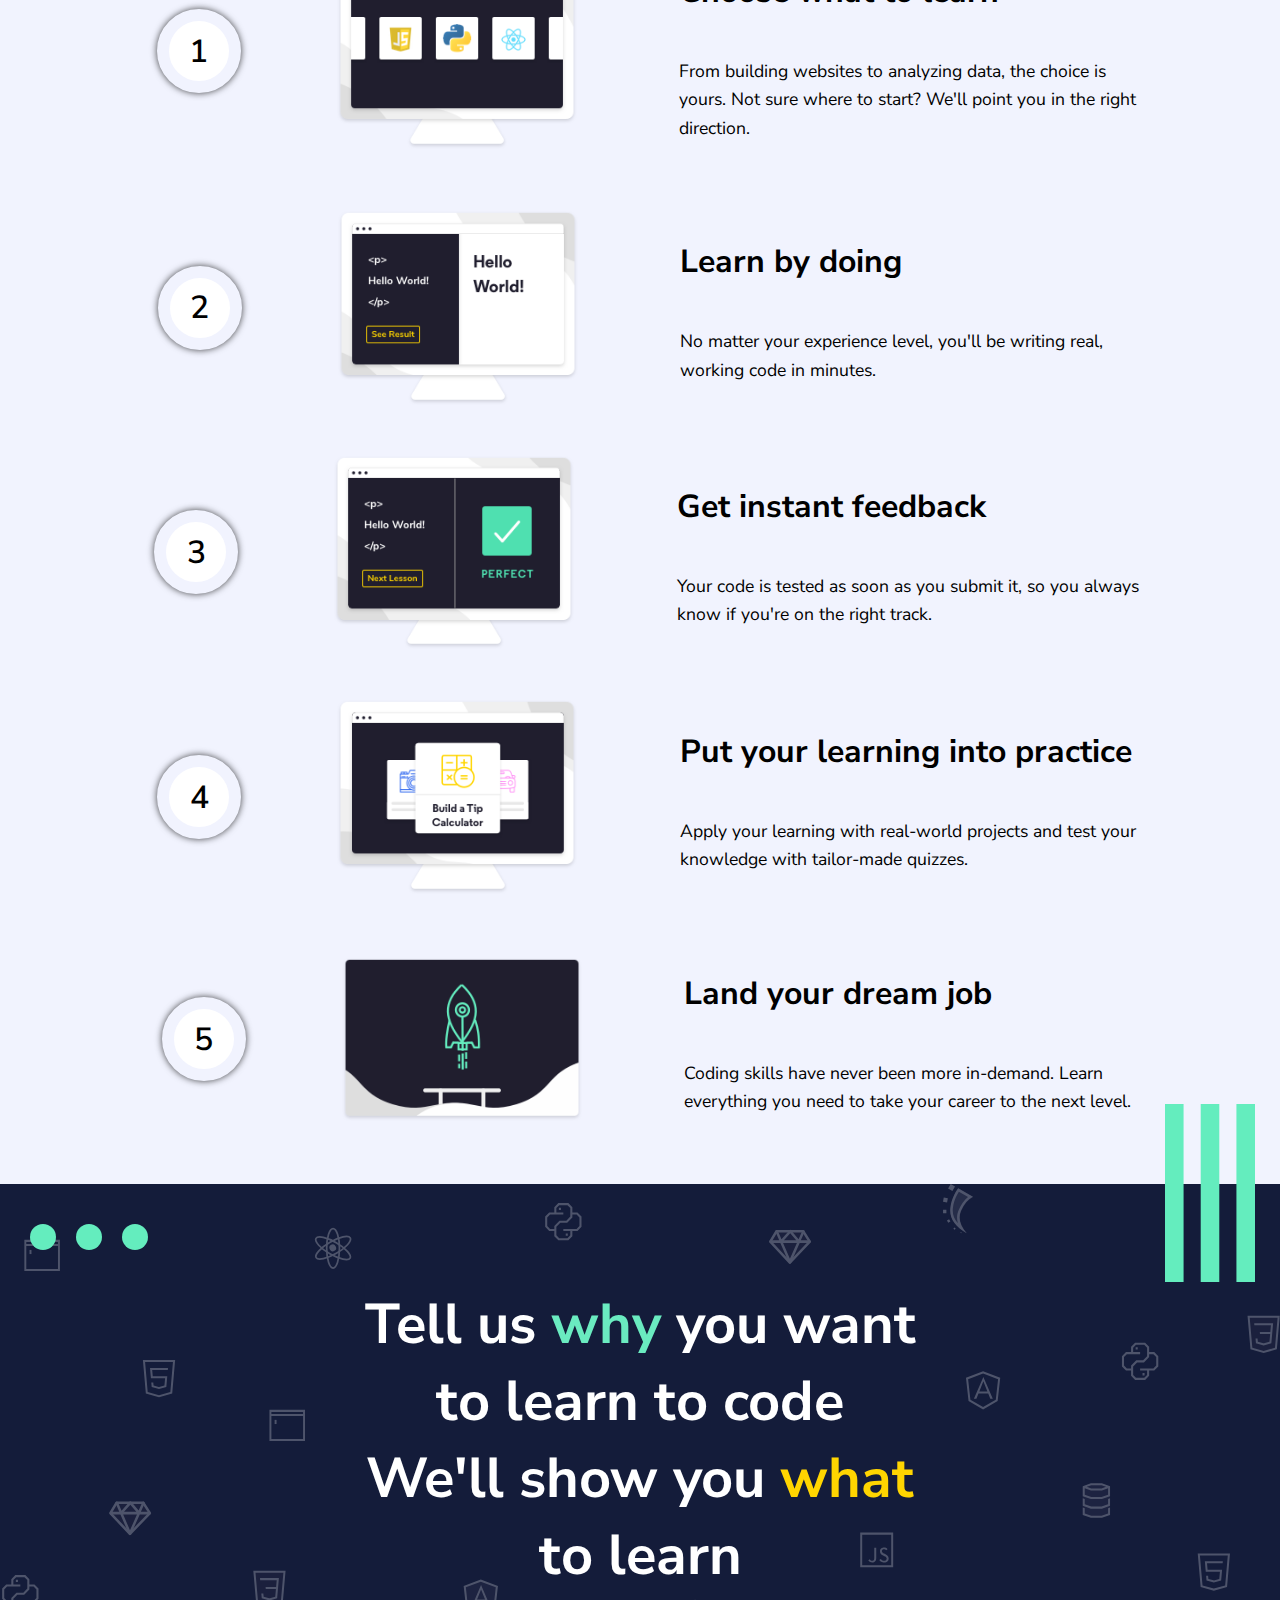
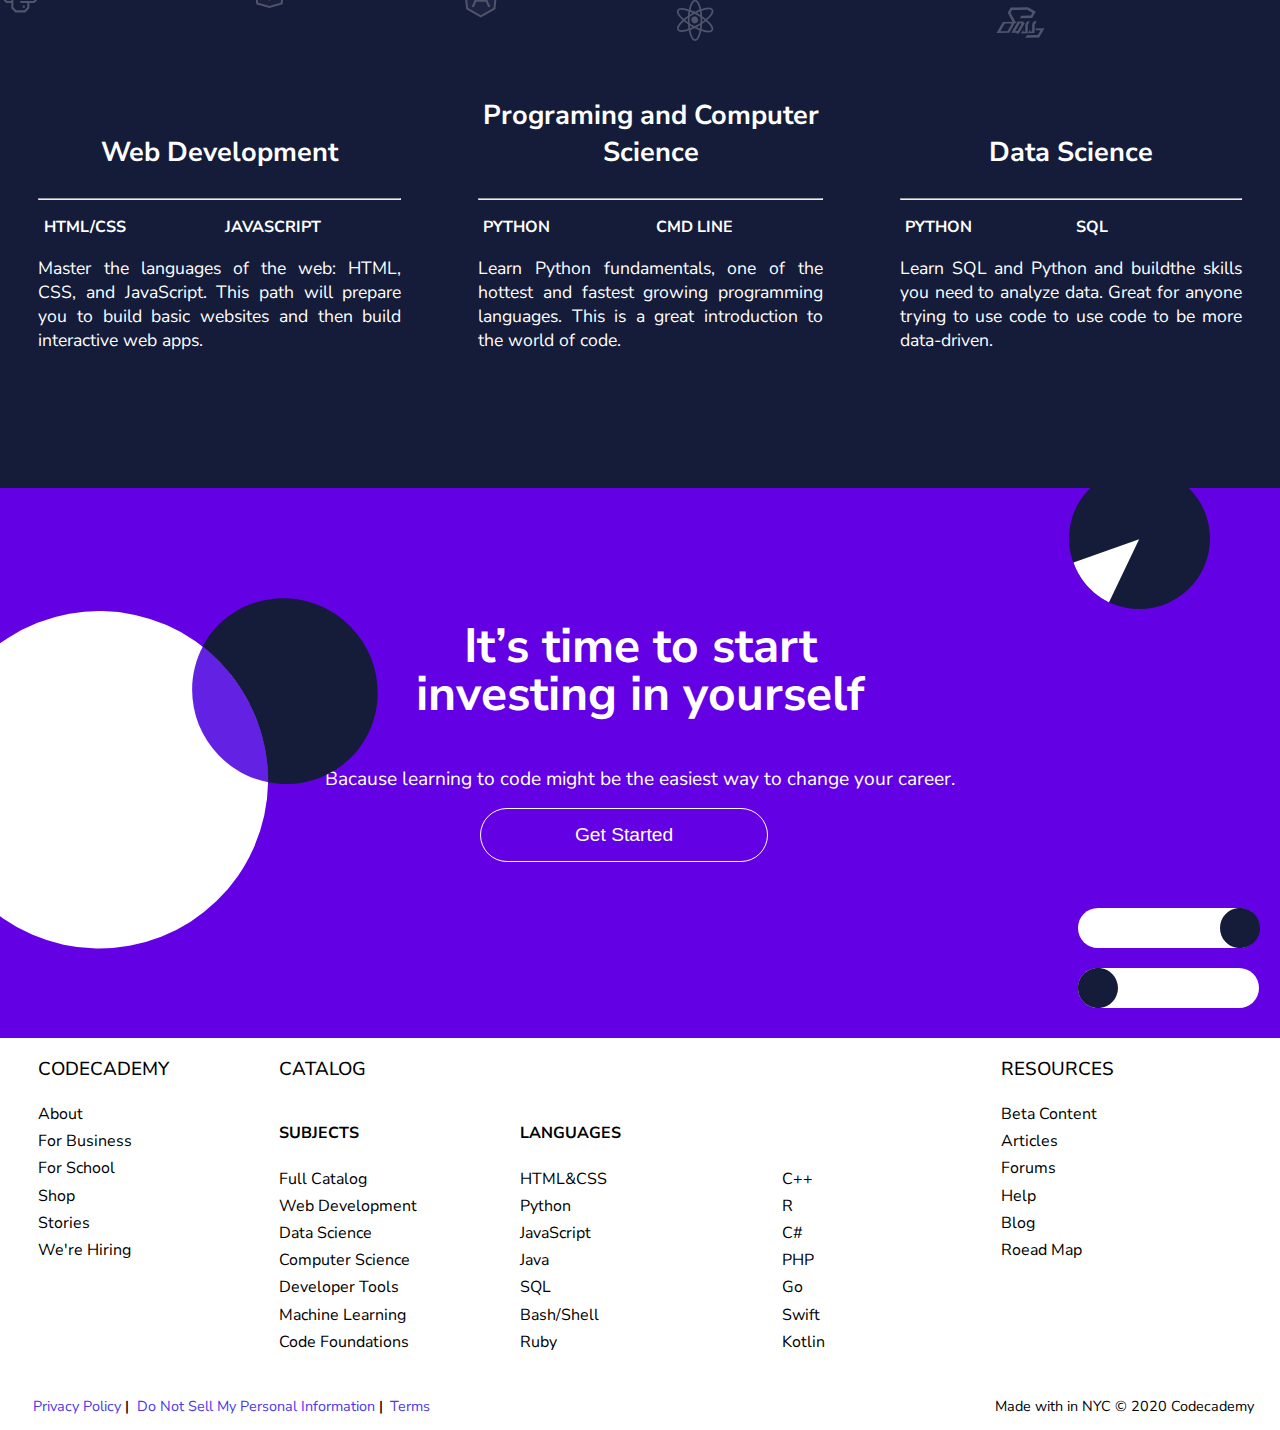
==== commit 269a47ae: "changes made regarding the feedback" ====
--- a/Week3/index.html
+++ b/Week3/index.html
@@ -3,10 +3,10 @@
 <head>
     <meta charset="UTF-8">
     <meta name="viewport" content="width=device-width, initial-scale=1.0">
-    <title>Document</title>
+    <title>Codecademy</title>
     <link rel="stylesheet" href="https://cdn.jsdelivr.net/gh/konpa/devicon@master/devicon.min.css">
     <link rel="stylesheet" href="style.css">
-    <link href="https://fonts.googleapis.com/css2?family=Nunito+Sans:wght@200;300;800&display=swap" rel="stylesheet">
+    <link href="https://fonts.googleapis.com/css2?family=Nunito+Sans:wght@200;300;500;600;800&display=swap" rel="stylesheet">
     <script src="https://use.fontawesome.com/9c4c365b56.js"></script>
 </head>
 <body>
@@ -34,7 +34,7 @@
     <!-- Main: Register -->
     <main>
         <section class="register">
-            <div class="photos">
+            <div class="register__photos">
                 <img class="dots" src="images/photo4.svg">
                 <img class="square" src="images/photo5.svg">
                 <img class="menu-bar" src="images/photo6.svg">
@@ -228,7 +228,7 @@
                 </div>
             </div>
             <div class="resources">
-                <h4>RESOURCES</h4>
+                <h3>RESOURCES</h3>
                 <ul>
                     <li><a href="#">Beta Content</a></li>
                     <li><a href="#">Articles</a></li>
@@ -244,9 +244,15 @@
            <div class="footer-content">
             <div class="footer-left">
                 <ul>
-                    <li><a href="#"> Privacy Policy</a></li>
+                    <li>
+                        <a href="#"> Privacy Policy</a>
+                        <span class="divider"></span>
+                    </li>
                     
-                    <li><a href="#"> Do Not Sell My Personal Information</a></li>
+                    <li>
+                        <a href="#"> Do Not Sell My Personal Information</a>
+                        <span class="divider"></span>
+                    </li>
 
                     <li><a href="#"> Terms</a></li>
                 </ul>
--- a/Week3/style.css
+++ b/Week3/style.css
@@ -216,9 +216,10 @@
   padding-top: 4rem;
 }
 
-.photos {
+.register__photos {
   position: relative;
   width: 65%;
+  z-index: -1;
 }
 
 .pic,
@@ -259,7 +260,7 @@
   width: 66%;
 }
 
-.photos h1 {
+.register__photos h1 {
   background-color: #6400e4;
   width: 40%;
   color: white;
@@ -343,6 +344,7 @@
   flex-direction: column;
   justify-content: center;
   align-items: center;
+  padding: 0 2%;
 }
 
 .step-container span {
@@ -373,6 +375,7 @@
 .step-content {
   display: flex;
   flex-direction: column;
+  padding: 0 3%;
 }
 
 .step-content h2 {
@@ -450,7 +453,8 @@
   flex-direction: row;
   justify-content: space-evenly;
   color: white;
-  padding: 1% 7%;
+  margin: 0 auto;
+  padding-bottom: 5rem;
   width: 100%;
   box-sizing: border-box;
   align-items: flex-end;
@@ -491,6 +495,7 @@
   margin-left: 0;
   font-size: 1rem;
   font-weight: bold;
+  flex: auto;
 }
 
 /* Main: Start Investing */
@@ -618,6 +623,10 @@
   color: black;
 }
 
+.site-map h3 {
+  font-weight: 500;
+}
+
 .codecademy span {
   font-size: 1.5rem;
   padding: 3px;
@@ -647,34 +656,44 @@
   white-space: nowrap;
 }
 
+.footer-left a {
+  text-decoration: none;
+  color: #4b35ef;
+}
+
+.footer-left .divider:after {
+  content: '|';
+  font-weight: 600;
+}
+
 /* Media Queries */
 
 @media only screen and (max-width: 1200px) {
-    .triangle {
-        width: 68%;
-        top: 32%;
-        left:9%;
-    }
-
-    .square {
-        left: 60%
-    }
-
-    .menu-bar {
-        left: 9%;
-    }
-
-    .pic {
-        top: 17%;
-        left: 17%;
-        width: 73%;
-    }
-
-    .photos h1 {
-        font-size: 1.6rem;
-        left: 5%;
-        top: 58%;
-    }
+  .triangle {
+    width: 68%;
+    top: 32%;
+    left: 9%;
+  }
+
+  .square {
+    left: 60%;
+  }
+
+  .menu-bar {
+    left: 9%;
+  }
+
+  .pic {
+    top: 17%;
+    left: 17%;
+    width: 73%;
+  }
+
+  .register__photos h1 {
+    font-size: 1.6rem;
+    left: 5%;
+    top: 58%;
+  }
 }
 
 @media only screen and (max-width: 1024px) {
@@ -705,7 +724,7 @@
     margin-right: 5%;
   }
 
-  .photos {
+  .register__photos {
     width: 55%;
   }
 
@@ -738,7 +757,7 @@
     width: 56%;
   }
 
-  .photos h1 {
+  .register__photos h1 {
     font-size: 1.7rem;
     left: 5%;
     top: 44%;
@@ -758,12 +777,12 @@
     visibility: hidden;
   }
 
-  .photos {
+  .register__photos {
     width: 45%;
   }
 
-  .photos h1 {
-      font-size: 1.3rem;
+  .register__photos h1 {
+    font-size: 1.3rem;
   }
 
   .contact {
@@ -834,7 +853,7 @@
     padding: 3%;
   }
 
-  .photos {
+  .register__photos {
     display: none;
   }
 
@@ -898,6 +917,7 @@
 
   .step-container h1 {
     padding: 5%;
+    font-size: 2rem;
   }
 
   .step-content {
